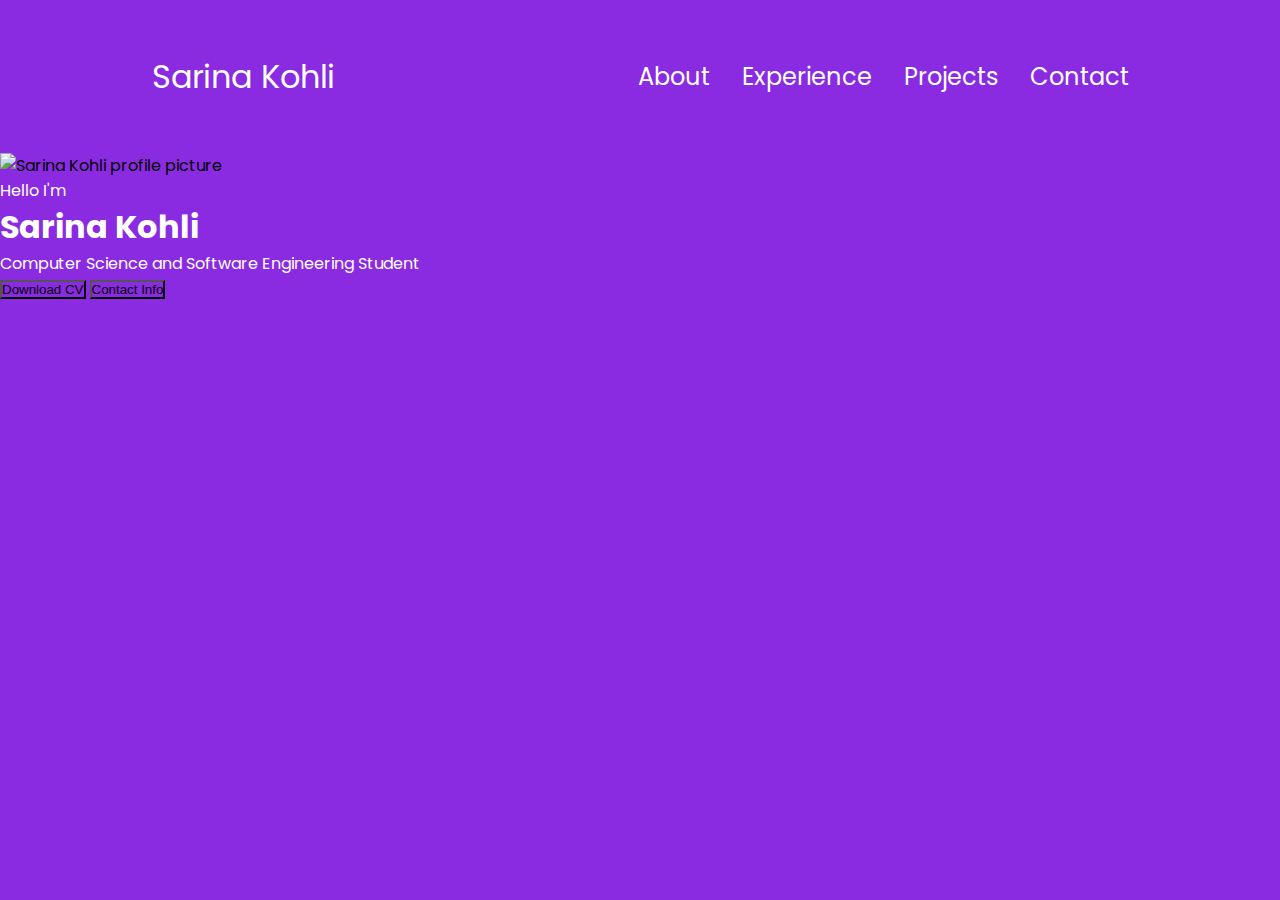
==== htmlPortfolio.html @ 4ad6fe1d "Initial commit" ====
<!DOCTYPE html>
<html lang="en">
<head>
    <meta charset="UTF-8">
    <meta name="viewport" content="width=device-width, initial-scale=1.0">
    <title>Sarina Kohli Portfolio</title>
    <link rel="stylesheet" href="cssPorfolio.css">
    <link rel="stylesheet" href="mediaqueiries.css">
</head>
<body>
    <nav id = "desktop-nav">
        <div class ="logo">Sarina Kohli</div>
        <div>
            <ul class = "nav-links">
                <li><a href="#about">About</a></li>
                <li><a href="#experience">Experience</a></li>
                <li><a href="#projects">Projects</a></li>
                <li><a href="#contacts">Contact</a></li>
            </ul>
        </div>
    </nav>
    <nav id = "hamburger-nav">
        <div class ="logo">Sarina Kohli</div>
        <div class = "hamburger-menu">
            <div class="hamburger-icon" onclick="toggleMenu()">
                <span></span>
                <span></span>
                <span></span>
            </div>
            <div class="menu-links">
                <li><a href="#about"onclick="toggleMenu()">About</a></li>
                <li><a href="#experience"onclick="toggleMenu()">Experience</a></li>
                <li><a href="#projects"onclick="toggleMenu()">Projects</a></li>
                <li><a href="#contact"onclick="toggleMenu()">Contact</a></li>
            </div>
        </div>
    </nav>
    <section id = "profile">
        <div class = "section">
            <img src="./assets/IMG_3383.JPG" alt="Sarina Kohli profile picture">
        </div>
        <div class = "section-text">
            <p class ="section-text__p1">Hello I'm</p>
            <h1 class = "title">Sarina Kohli</h1>
            <p class="section-text__p2">Computer Science and Software Engineering Student</p>
            <div class="btn-container">
                <button class = "btn btn-color-2" onclick = "window.open('./assets/Sarina_Kohli_CV.pdf')">Download CV</button>
                <button class = "btn btn-color-1" onclick = "location.href = './#contact'">Contact Info</button>
            </div>
        </div>
    </section>
    <script src="jsPortfolio.js"></script>
</body>
</html>
---- cssPorfolio.css ----
/* Gen*/


@import url('https://fonts.googleapis.com/css2?family=Poppins:wght@100;300;400;500;600&display=swap');


*
{
    margin: 0;
    padding: 0;
    background-color: blueviolet;
}

body
{
    font-family: "Poppins", sans-serif;
}

html
{
    scroll-behavior: smooth;
}

p
{
    color: rgb(255, 255, 255);
}

h1
{
    color: white;
}

/* Transition */ 

a, .btn
{
    transition: all 300ms ease;
}

/* Desktop Nav*/

nav, .nav-links
{
    display: flex;
}

nav 
{
    justify-content: space-around;
    align-items: center;
    height: 17vh;
}

.nav-links
{
    gap: 2rem;
    list-style: none;
    font-size: 1.5rem;
}

a
{
    color: rgb(255, 255, 255);
    text-decoration: none;
    text-decoration-color: white;

}

a:hover
{
    color: rgb(224, 166, 255);
}

.logo
{
    font-size: 2rem;
    color: white;
}

.logo:hover
{
    cursor: default;
}

/*Hamburger*/

#hamburger-nav
{
    display: none;
}

.hamburger-menu
{
    position: relative;
    display: inline-block;
}

.hamburger-icon
{
    display: flex;
    flex-direction: column;
    justify-content: space-between;
    height: 24px;
    width: 30px;
    cursor: pointer;
}

.hamburger-icon span
{
    width: 100%;
    height: 3px;
    background-color: white;
    transition: all 0.3 ease ease-in-out; 
}

.menu-links
{
    position: absolute;
    top: 100%;
    right: 0;
    background-color: white;
    width: fit-content;
    max-height: 0;
    overflow: hidden;
    transition: all 0.3 ease-in-out;
}

.menu-links a
{
    display: block;
    padding: 10px;
    text-align: center;
    font-size: 1.5rem;
    color: white;
    text-decoration: none;
    transition: all 0.3 ease-in-out;

}

.menu-links li
{
   list-style: none;
}

.menu-links.open
{
    max-height: 300px;
} 

.hamburger-icon.open span:first-child
{
    transform: rotate(45deg) translate(10px, 5px);
}
.hamburger-icon.open span:nth-child(2)
{
    opacity: 0;
}
.hamburger-icon.open span:last-child
{
    transform: rotate(-45deg) translate(10px, -5px);
}

.hamburger-icon span:first-child
{
    transform: none;
    
}
.hamburger-icon span:first-child
{
    opacity: 1;

}
.hamburger-icon span:first-child
{
    transform: none;

}
---- mediaqueiries.css ----
@media screen and (max-width: 1000px)
{
    #desktop-nav
    {
        display: none;
    }
    #hamburger-nav
    {
        display: flex;
    }
}
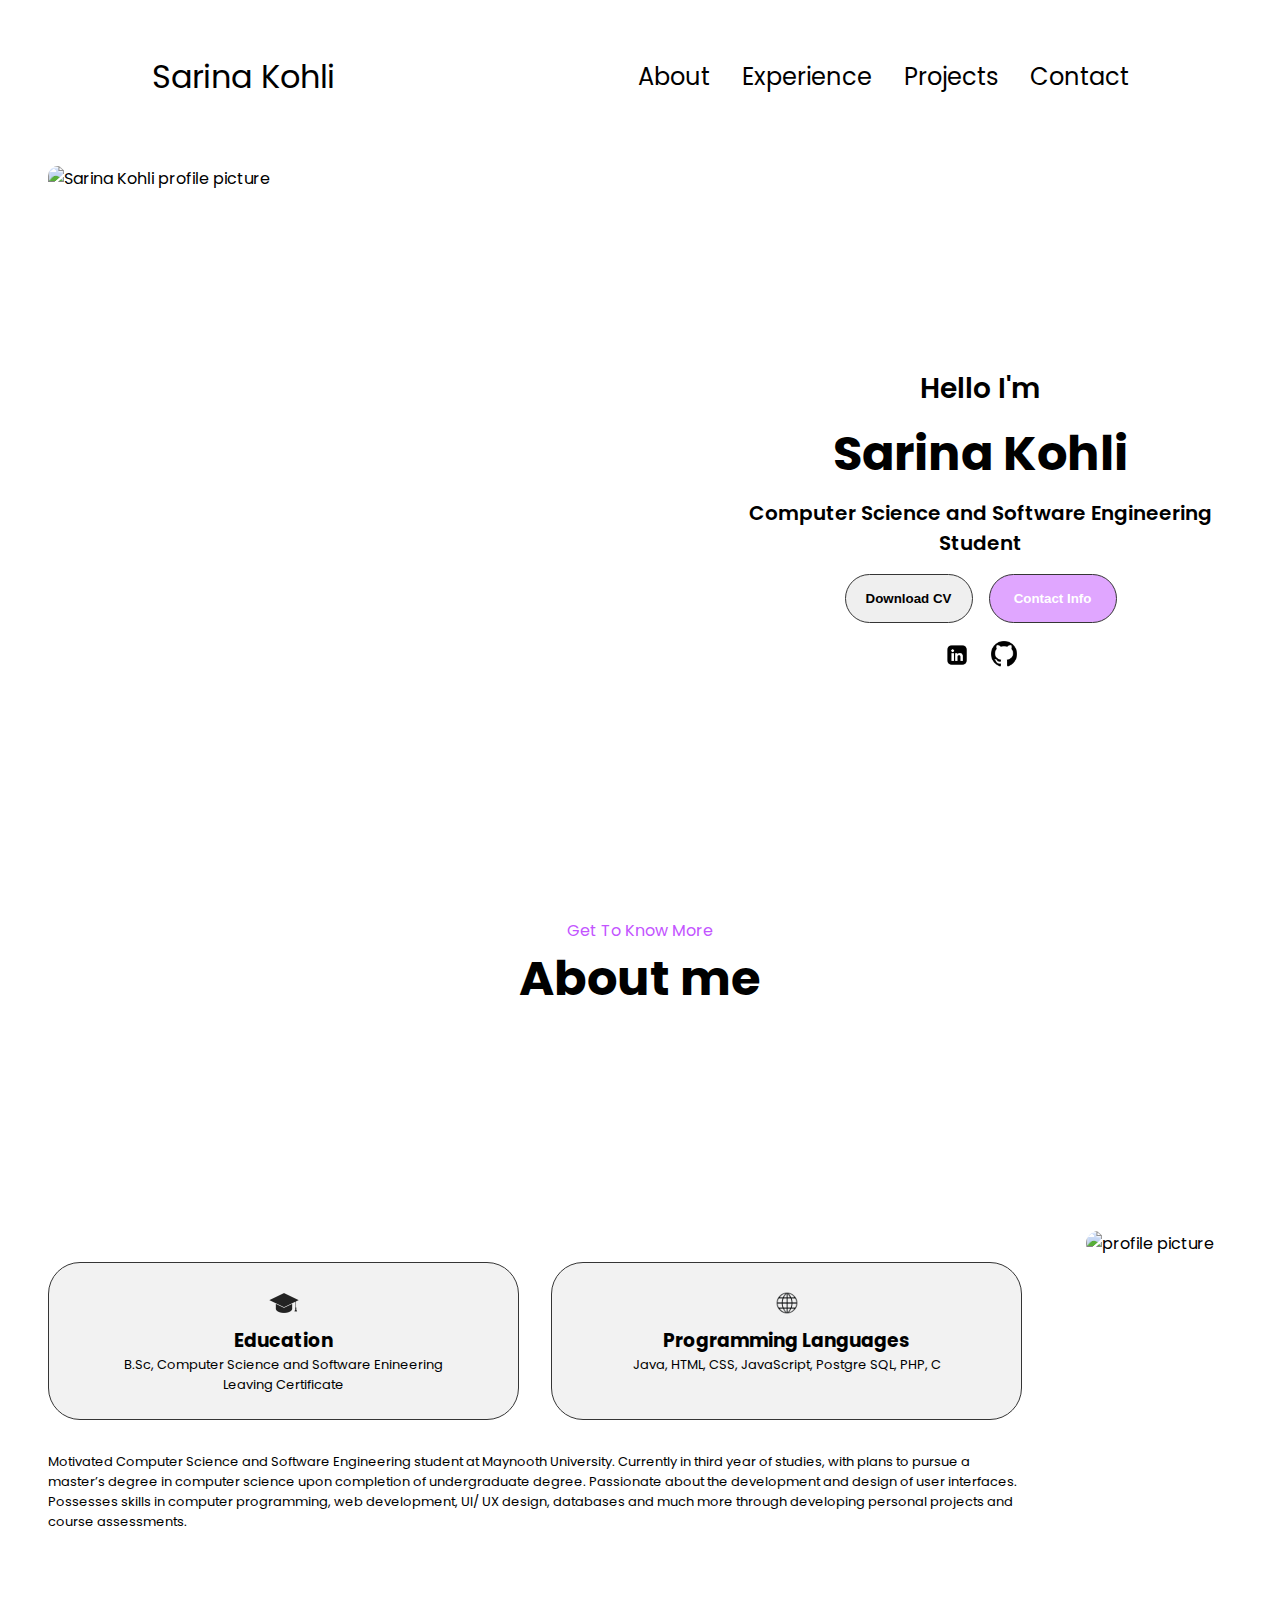
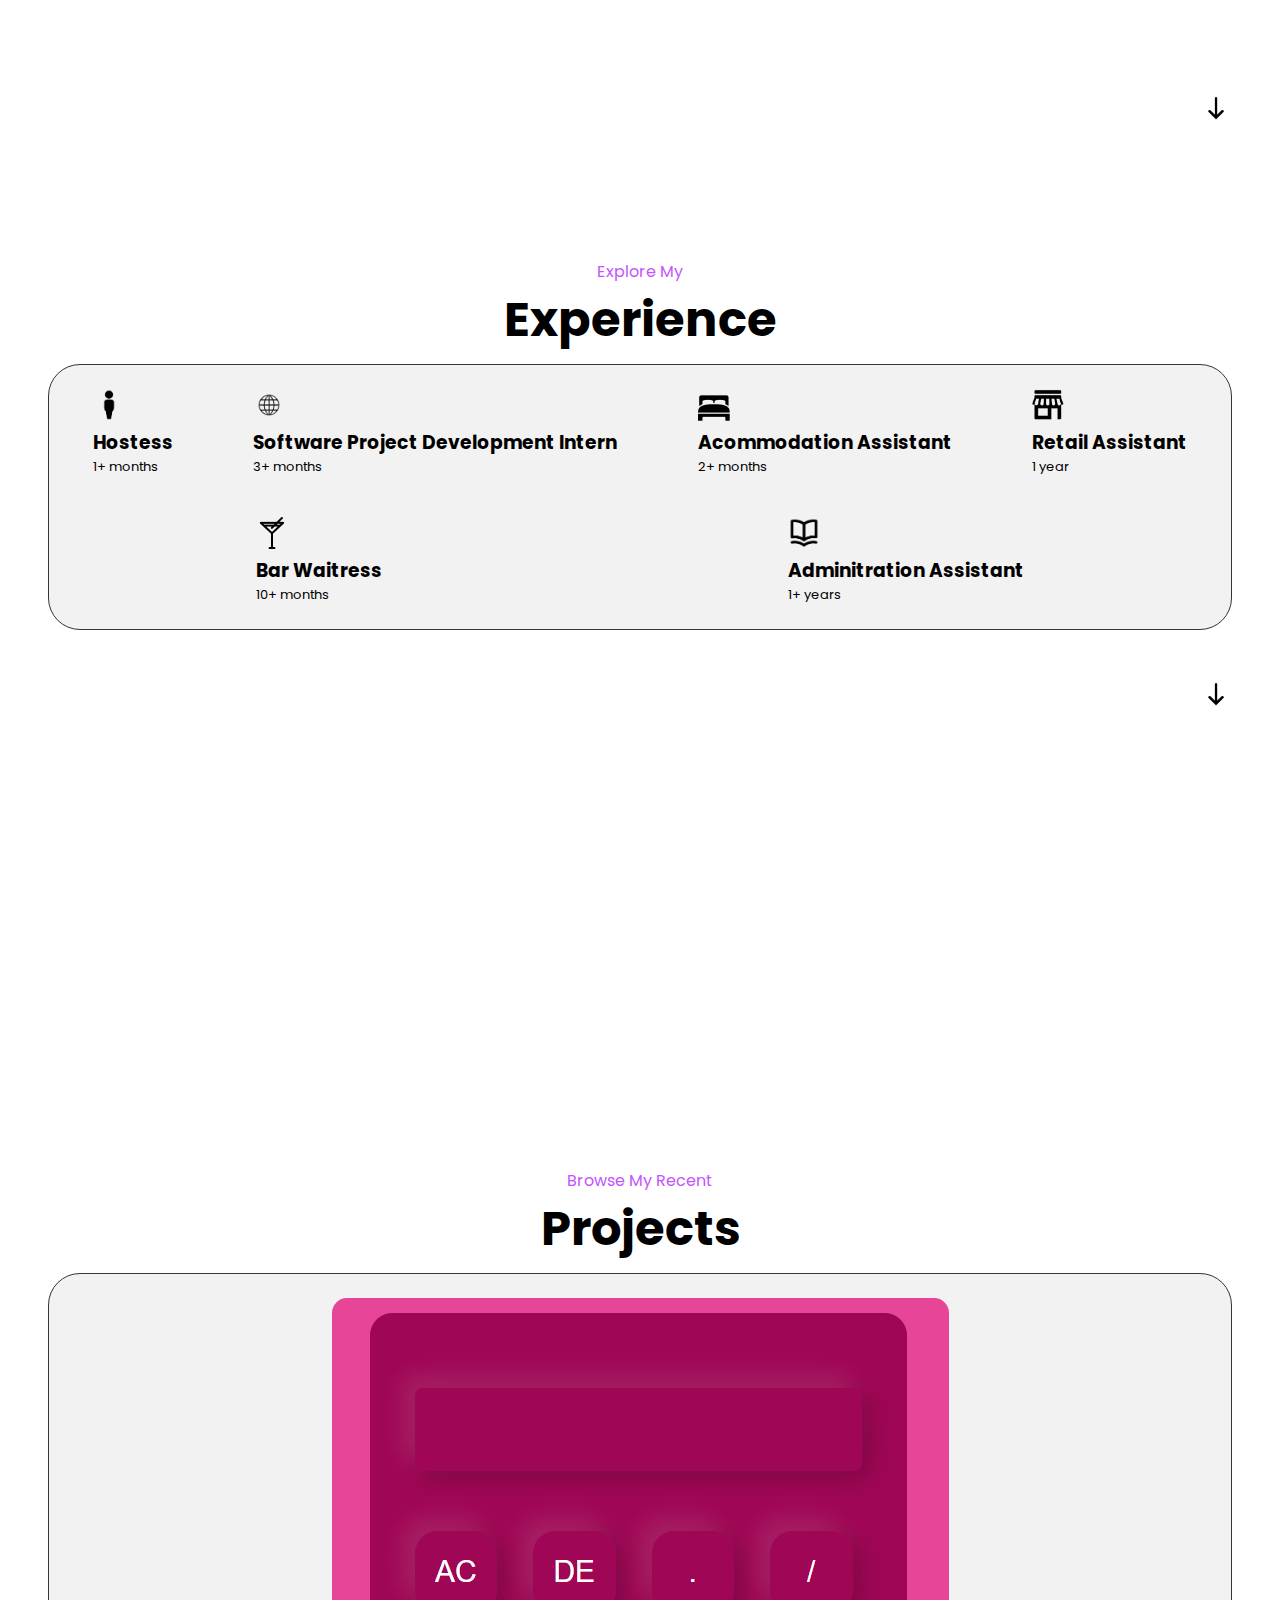
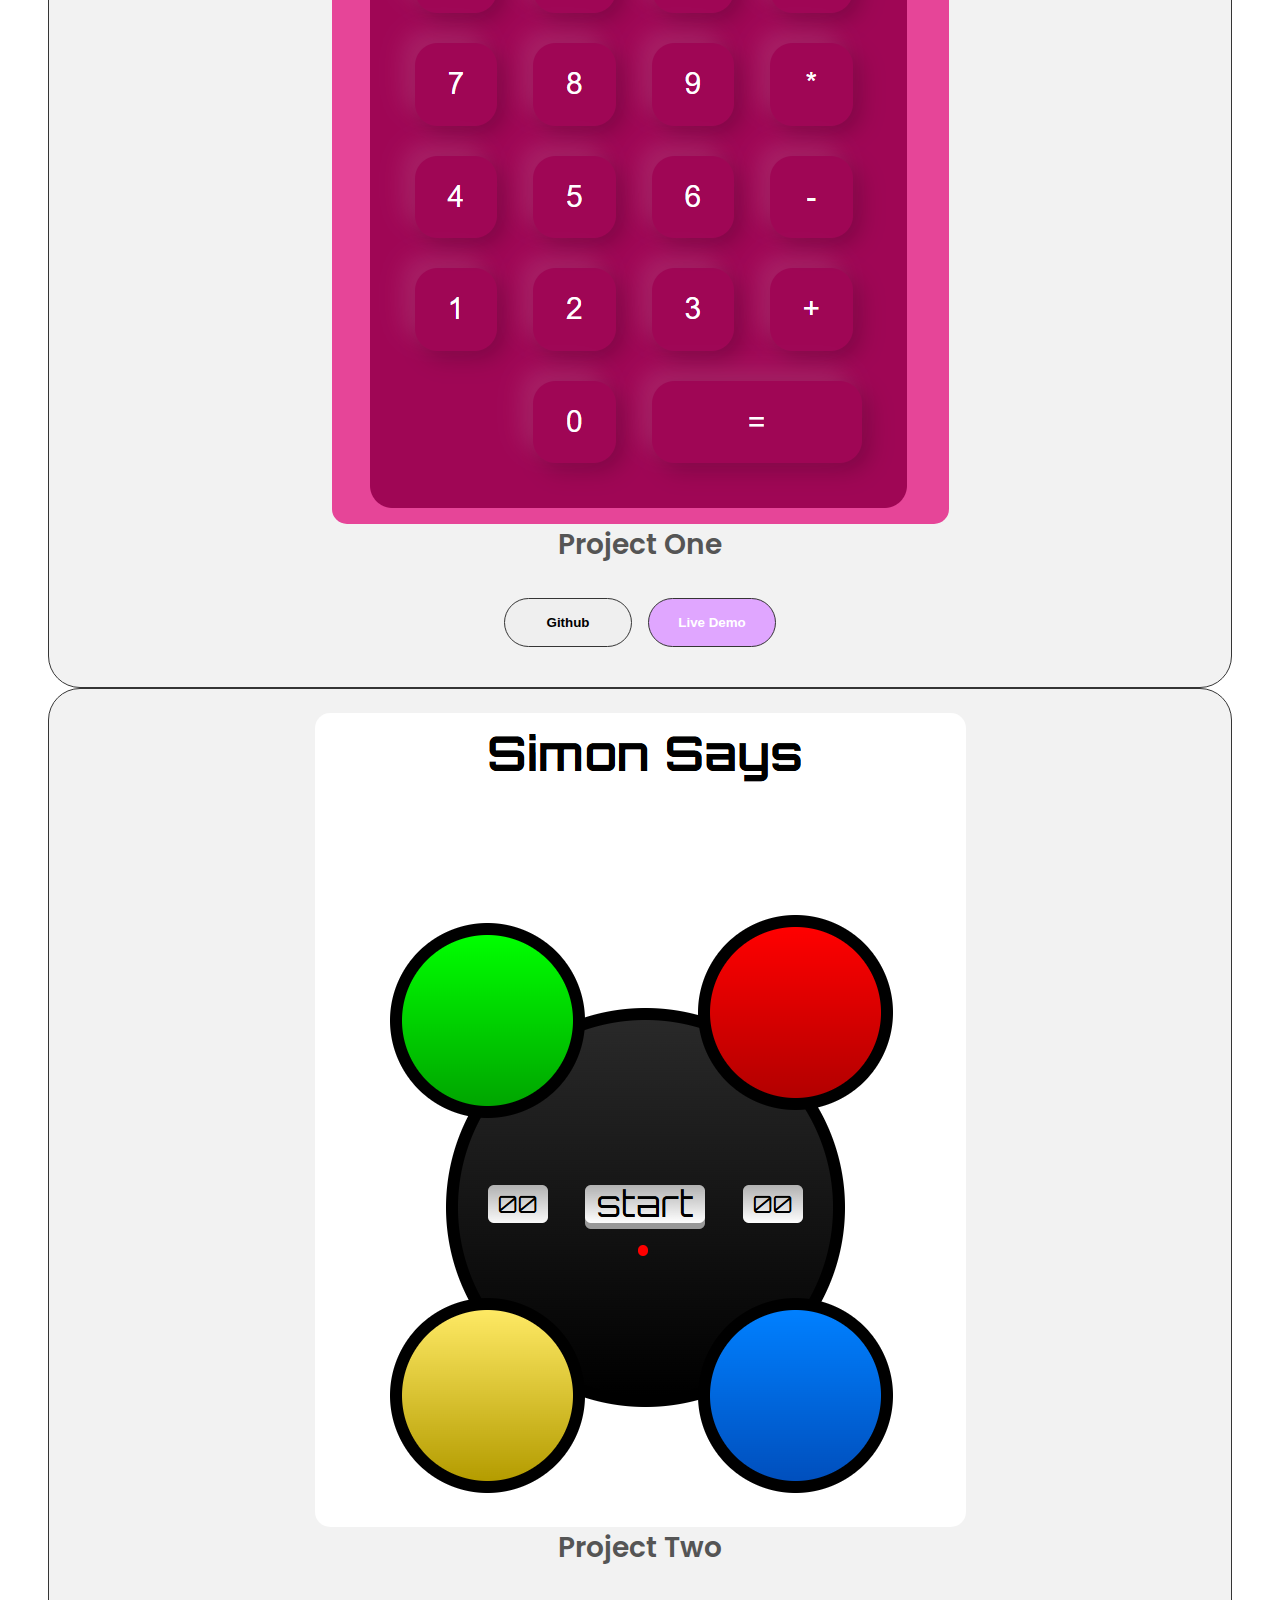
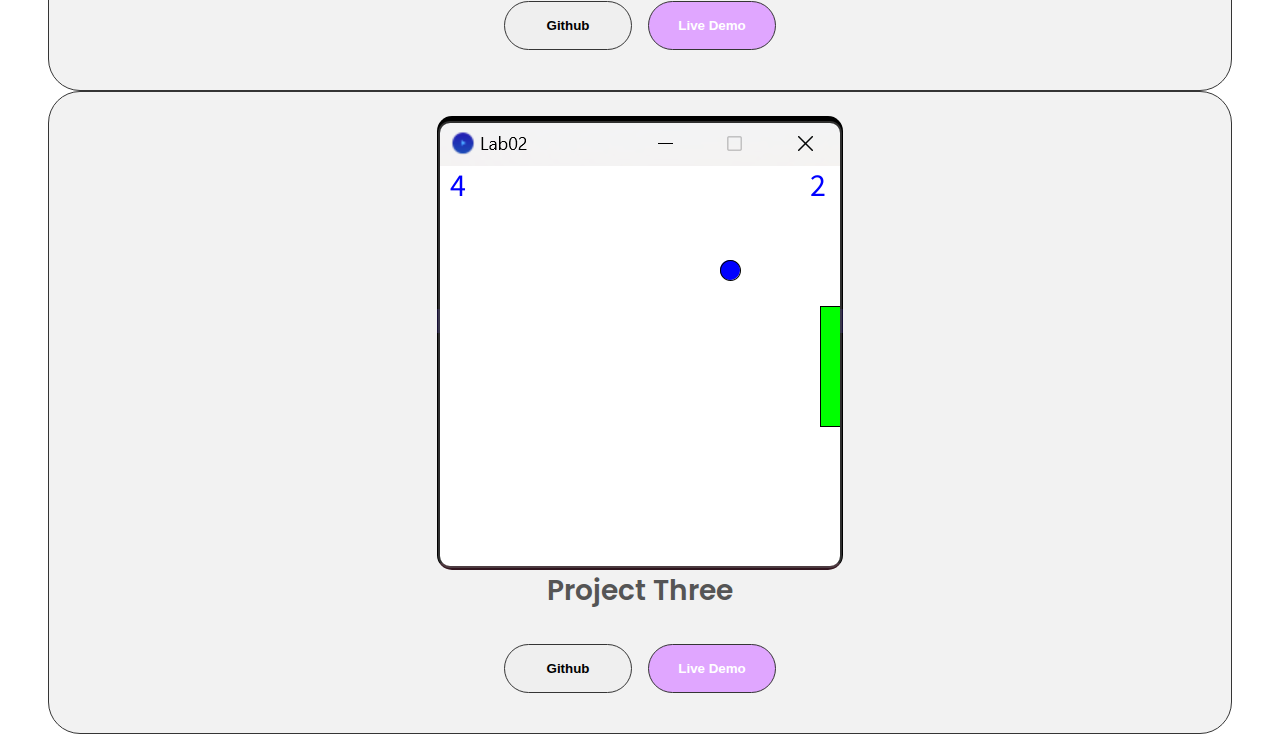
==== commit 524c4b16: "New Sections" ====
--- a/htmlPortfolio.html
+++ b/htmlPortfolio.html
@@ -31,13 +31,13 @@
                 <li><a href="#about"onclick="toggleMenu()">About</a></li>
                 <li><a href="#experience"onclick="toggleMenu()">Experience</a></li>
                 <li><a href="#projects"onclick="toggleMenu()">Projects</a></li>
-                <li><a href="#contact"onclick="toggleMenu()">Contact</a></li>
+                <li><a href="#contacts"onclick="toggleMenu()">Contact</a></li>
             </div>
         </div>
     </nav>
     <section id = "profile">
         <div class = "section">
-            <img src="./assets/IMG_3383.JPG" alt="Sarina Kohli profile picture">
+            <img src="./assets/IMG_3383_trans.png" alt="Sarina Kohli profile picture" style="height: 450px; width: 665px; border-radius: 10px;">
         </div>
         <div class = "section-text">
             <p class ="section-text__p1">Hello I'm</p>
@@ -45,7 +45,155 @@
             <p class="section-text__p2">Computer Science and Software Engineering Student</p>
             <div class="btn-container">
                 <button class = "btn btn-color-2" onclick = "window.open('./assets/Sarina_Kohli_CV.pdf')">Download CV</button>
-                <button class = "btn btn-color-1" onclick = "location.href = './#contact'">Contact Info</button>
+                <button class = "btn btn-color-1" onclick = "location.href = '#contacts'">Contact Info</button>
+            </div>
+            <div id = "socials-container">
+                <img src="./assets/linkedin-logo-linkedin-icon-transparent-free-png.webp" alt="LinkedIn Logo" class="icon" onclick="location.href= 'https://www.linkedin.com/in/sarina-kohli-8a9845199/'">
+                <img src="./assets/github_PNG40.png" alt="GitHub Logo" class="icon" onclick="location.href= 'https://github.com/sarinakohli'">
+            </div>
+        </div>
+    </section>
+    <section id="about">
+        <p class="section-text__p1-1">Get To Know More</p>
+        <h1 class="title">About me</h1>
+        <div class="section-container">
+            <div class="about-details__container">
+                <div class="about-containers">
+                    <div class="details-container">
+                        <img src="./assets/afbbf15d5e82a1c4fb5a55c4eacf3003-graduation-cap-icon-by-vexels.webp" alt="education icon" class="icon">
+                        <h3>Education</h3>
+                        <p>
+                            B.Sc, Computer Science and Software Enineering
+                            <br>Leaving Certificate
+                        </p>
+                    </div>
+                    <div class="details-container">
+                        <img src="./assets/world-wide-web-icon-15.png" alt="prog lang icon" class="icon">
+                        <h3>Programming Languages</h3>
+                        <p class="pl">
+                            Java, HTML, CSS, JavaScript, Postgre SQL, PHP, C
+                        </p>
+                    </div>
+                </div>
+                <div class="text-container">
+                    <p> Motivated Computer Science and Software Engineering student at Maynooth University. 
+                        Currently in third year of studies, with plans to pursue a master’s degree in computer science upon completion of undergraduate degree.
+                        Passionate about the development and design of user interfaces. 
+                        Possesses skills in computer programming, web development, UI/ UX design, databases and much more through developing personal projects and course 
+                        assessments.  
+                    </p>
+                </div>
+            </div>
+            <div class="section-pic__container">
+                <img src="./assets/IMG_3302.JPG" alt="profile picture" class="about-pic" style="height: 300px; width: 450px;">
+            </div>
+        </div>
+        <div class ="arrow1">
+            <img src="assets/R.png" alt="arrow icon" class="icon" onclick="location.href='#experience'">
+        </div>
+    </section>
+    <section id="experience">
+        <p class="section-text__p1-1">Explore My</p>
+        <h1 class="title">Experience</h1>
+        <div class="experience-details-container">
+            <div class="about-container">
+                <div class="details-experience__container">
+                    <div class="article-container">
+                            <article>
+                                <img src="assets/individual-1.png" alt="hostess icon" class="icon">
+                                <div>
+                                    <h3>Hostess</h3>
+                                    <p>1+ months</p>
+                                </div>
+                            </article>
+                            <article>
+                                <img src="assets/world-wide-web-icon-15.png" alt="Intern icon" class="icon">
+                                <div>
+                                     <h3>Software Project Development Intern</h3>
+                                    <p>3+ months</p>
+                                </div>
+                            </article>
+                            <article>
+                                <img src="assets/bed.png" alt="accomodation icon" class="icon">
+                                <div>
+                                    <h3>Acommodation Assistant</h3>
+                                    <p>2+ months</p>
+                                </div>
+                            </article>
+                            <article>
+                                <img src="assets/shop.png" alt="retail icon" class="icon">
+                                <div>
+                                    <h3>Retail Assistant</h3>
+                                    <p>1 year</p>
+                                </div>
+                            </article>
+                            <article>
+                                <img src="assets/511812.png" alt="bar icon" class="icon">
+                                <div>
+                                    <h3>Bar Waitress</h3>
+                                    <p>10+ months</p>
+                                </div>
+                            </article>
+                            <article>
+                                <img src="assets/image_processing20210616-28547-12sll0u.png" alt="book icon" class="icon">
+                                <div>
+                                    <h3>Adminitration Assistant</h3>
+                                    <p>1+ years</p>
+                                </div>
+                            </article>
+                    </div>
+                </div>
+            </div>
+        </div>
+        <div class ="arrow2">
+            <img src="assets/R.png" alt="arrow icon" class="icon" onclick="location.href='#projects'">
+        </div>
+    </section>
+    <section id="projects">
+        <p class="section-text__p1-1">Browse My Recent</p>
+        <h1 class="title">Projects</h1>
+        <div class="experience-details-container">
+            <div class="details-container color-container">
+                <div class="article-container">
+                    <img src="assets/project1.png" alt="project 1" class="project1">
+                </div>
+                <h2 class="experience-sub-title project-title">Project One</h2>
+                <div class="btn-container">
+                    <button class="btn btn-color-2 project-btn" onclick="location.href='https://github.com/sarinakohli'">
+                        Github
+                    </button>
+                    <button class="btn btn-color-1 project-btn" onclick="location.href='c:\Users\user\Documents\2nd Year\CS230\assignment-02-22537403\assignment-02-22537403.html'">
+                        Live Demo
+                    </button>
+                </div>
+            </div>
+            <div class="details-container color-container">
+                <div class="article-container">
+                    <img src="assets/project2.png" alt="project 2" class="project1">
+                </div>
+                <h2 class="experience-sub-title project-title">Project Two</h2>
+                <div class="btn-container">
+                    <button class="btn btn-color-2 project-btn" onclick="location.href='https://github.com/sarinakohli'">
+                        Github
+                    </button>
+                    <button class="btn btn-color-1 project-btn" onclick="location.href='c:\Users\user\Documents\2nd Year\CS230\assignment-02-22537403\assignment-02-22537403.html'">
+                        Live Demo
+                    </button>
+                </div>
+            </div>
+            <div class="details-container color-container"> 
+                <div class="article-container">
+                    <img src="assets/project3.png" alt="project 3" class="project1">
+                </div>
+                <h2 class="experience-sub-title project-title">Project Three</h2>
+                <div class="btn-container">
+                    <button class="btn btn-color-2 project-btn" onclick="location.href='https://github.com/sarinakohli'">
+                        Github
+                    </button>
+                    <button class="btn btn-color-1 project-btn" onclick="location.href='c:\Users\user\Documents\2nd Year\CS230\assignment-02-22537403\assignment-02-22537403.html'">
+                        Live Demo
+                    </button>
+                </div>
             </div>
         </div>
     </section>
--- a/cssPorfolio.css
+++ b/cssPorfolio.css
@@ -8,7 +8,6 @@
 {
     margin: 0;
     padding: 0;
-    background-color: blueviolet;
 }
 
 body
@@ -23,12 +22,13 @@
 
 p
 {
-    color: rgb(255, 255, 255);
+    font-size: small;
+    color: black;
 }
 
 h1
 {
-    color: white;
+    color: black;
 }
 
 /* Transition */ 
@@ -61,21 +61,21 @@
 
 a
 {
-    color: rgb(255, 255, 255);
+    color: black;
     text-decoration: none;
-    text-decoration-color: white;
+    text-decoration-color: black;
 
 }
 
 a:hover
 {
-    color: rgb(224, 166, 255);
+    color:  rgb(195, 84, 255);
 }
 
 .logo
 {
     font-size: 2rem;
-    color: white;
+    color: black;
 }
 
 .logo:hover
@@ -104,14 +104,15 @@
     height: 24px;
     width: 30px;
     cursor: pointer;
+    color: black;
 }
 
 .hamburger-icon span
 {
     width: 100%;
     height: 3px;
-    background-color: white;
     transition: all 0.3 ease ease-in-out; 
+    background-color: black;
 }
 
 .menu-links
@@ -132,7 +133,7 @@
     padding: 10px;
     text-align: center;
     font-size: 1.5rem;
-    color: white;
+    color: black;
     text-decoration: none;
     transition: all 0.3 ease-in-out;
 
@@ -175,4 +176,270 @@
 {
     transform: none;
 
+}
+
+/* Section */
+
+section
+{
+    padding-top: 1%;
+    height: 95vh;
+    margin: 0 3rem;
+    box-sizing: border-box;
+    min-height: fit-content;
+}
+
+.section-container
+{
+    display: flex;
+}
+
+/* Profile Section */
+
+#profile
+{
+    display: flex;
+    justify-content: center;
+    gap:1rem;
+    height: 80vh;
+}
+
+.section
+{
+    display: flex;
+    height: 450px;
+    width: 665px;
+    justify-content: left;
+}
+
+.section-text
+{
+    align-self: center;
+    text-align: center;
+}
+
+.section-text p
+{
+    font-weight: 600;
+}
+
+.section-text__p1
+{
+    text-align: center;
+}
+.section-text__p1
+{
+    font-size: 1.75rem;
+    margin-bottom: 0.5rem;
+}
+.section-text__p2
+{
+    font-size: 1.25rem;
+    margin-bottom: 1rem;
+}
+
+.title
+{
+    font-size: 3rem;
+    text-align: center;
+    margin-bottom: 0.5rem; 
+}
+
+#socials-container
+{
+    display: flex;
+    justify-content: center;
+    margin-top: 1rem;
+    gap: 1rem;
+}
+
+/* Icons */
+
+.icon
+{
+    cursor: pointer;
+    height: 2rem;
+}
+
+/* Buttons */
+
+.btn-container
+{
+    display: flex;
+    justify-content: center;
+    margin-bottom: 1rem;
+    gap: 1rem;
+}
+
+.btn
+{
+    font-weight: 600;
+    transition: all 300ms ease;
+    padding: 1rem;
+    width: 8rem;
+    border-radius: 2rem;
+}
+
+.btn-color-2
+{
+    border: rgb(53,53,53) 0.1rem solid;
+}
+
+.btn-color-1
+{
+    background-color: rgb(224, 166, 255);
+    color: white;
+    border: rgb(53,53,53) 0.1rem solid;
+}
+.btn-color-1:hover
+{
+    background-color: rgb(195, 84, 255);
+    cursor: pointer;
+}
+
+.btn-color-2:hover
+{
+    background-color: rgb(224, 166, 255);
+    color: white;
+    cursor: pointer;
+}
+
+/* About */
+
+#about
+{
+    position: relative;
+    height: 101vh;
+    margin-top: 2rem;
+}
+
+.about-containers
+{
+    gap: 2rem;
+    margin-bottom: 2rem;
+    margin-top: 2rem;
+}
+
+.about-details__container
+{
+    justify-content: center;
+    flex-direction: column;
+}
+
+.about-containers, .about-details__container
+{
+    display: flex;
+}
+
+.about-pic
+{
+    border-radius: 15px;
+}
+
+.arrow1
+{
+    display: flex;
+    justify-content: right; 
+    margin-top: -3rem;
+}
+
+.details-container
+{
+    padding: 1.5rem;
+    flex: 1;
+    border-radius: 2rem;
+    border: rgb(53,53,53) 0.1rem solid;
+    background:  rgb(242, 242, 242);
+    text-align: center;
+}
+
+.section-container
+{
+    gap: 4rem;
+    height: 80%;
+    display: flex;
+}
+
+.section-text__p1-1
+{
+    font-size:medium;
+    text-align: center;
+    color: rgb(195, 84, 255);
+}
+
+.section-pic__container
+{
+    height: 300px;
+    width: 450px;
+    margin: auto 0;
+}
+
+/* Eperience */
+.details-experience__container
+{
+    padding: 1.5rem;
+    flex: 1;
+    border-radius: 2rem;
+    border: rgb(53,53,53) 0.1rem solid;
+    background:  rgb(242, 242, 242);
+    text-align: left;
+}
+
+#experience
+{
+    position: relative;
+    height: 101vh;
+    margin-top: 2rem;
+}
+
+.experience-details-container
+{
+    display: flex;
+    justify-content: center;
+    flex-direction: column;
+}
+
+.article-container
+{
+    display: flex;
+    text-align: initial;
+    flex-wrap: wrap;
+    flex-direction: row;
+    gap: 2.5rem;
+    justify-content: space-around;
+}
+
+.article 
+{
+    display: flex;
+    width: 10rem;
+    justify-content: space-around;
+    gap: 0.5rem;
+}
+
+article .icon
+{
+    cursor: default;
+}
+
+.arrow2
+{
+    display: flex;
+    justify-content: right; 
+    margin-top: 3rem;
+}
+
+/* Projects */
+
+.experience-sub-title
+{
+    color: rgb(85,85,85);
+    font-weight: 600;
+    font-size: 1.75rem;
+    margin-bottom: 2rem;
+}
+
+.project1
+{
+    border-radius: 15px;
 }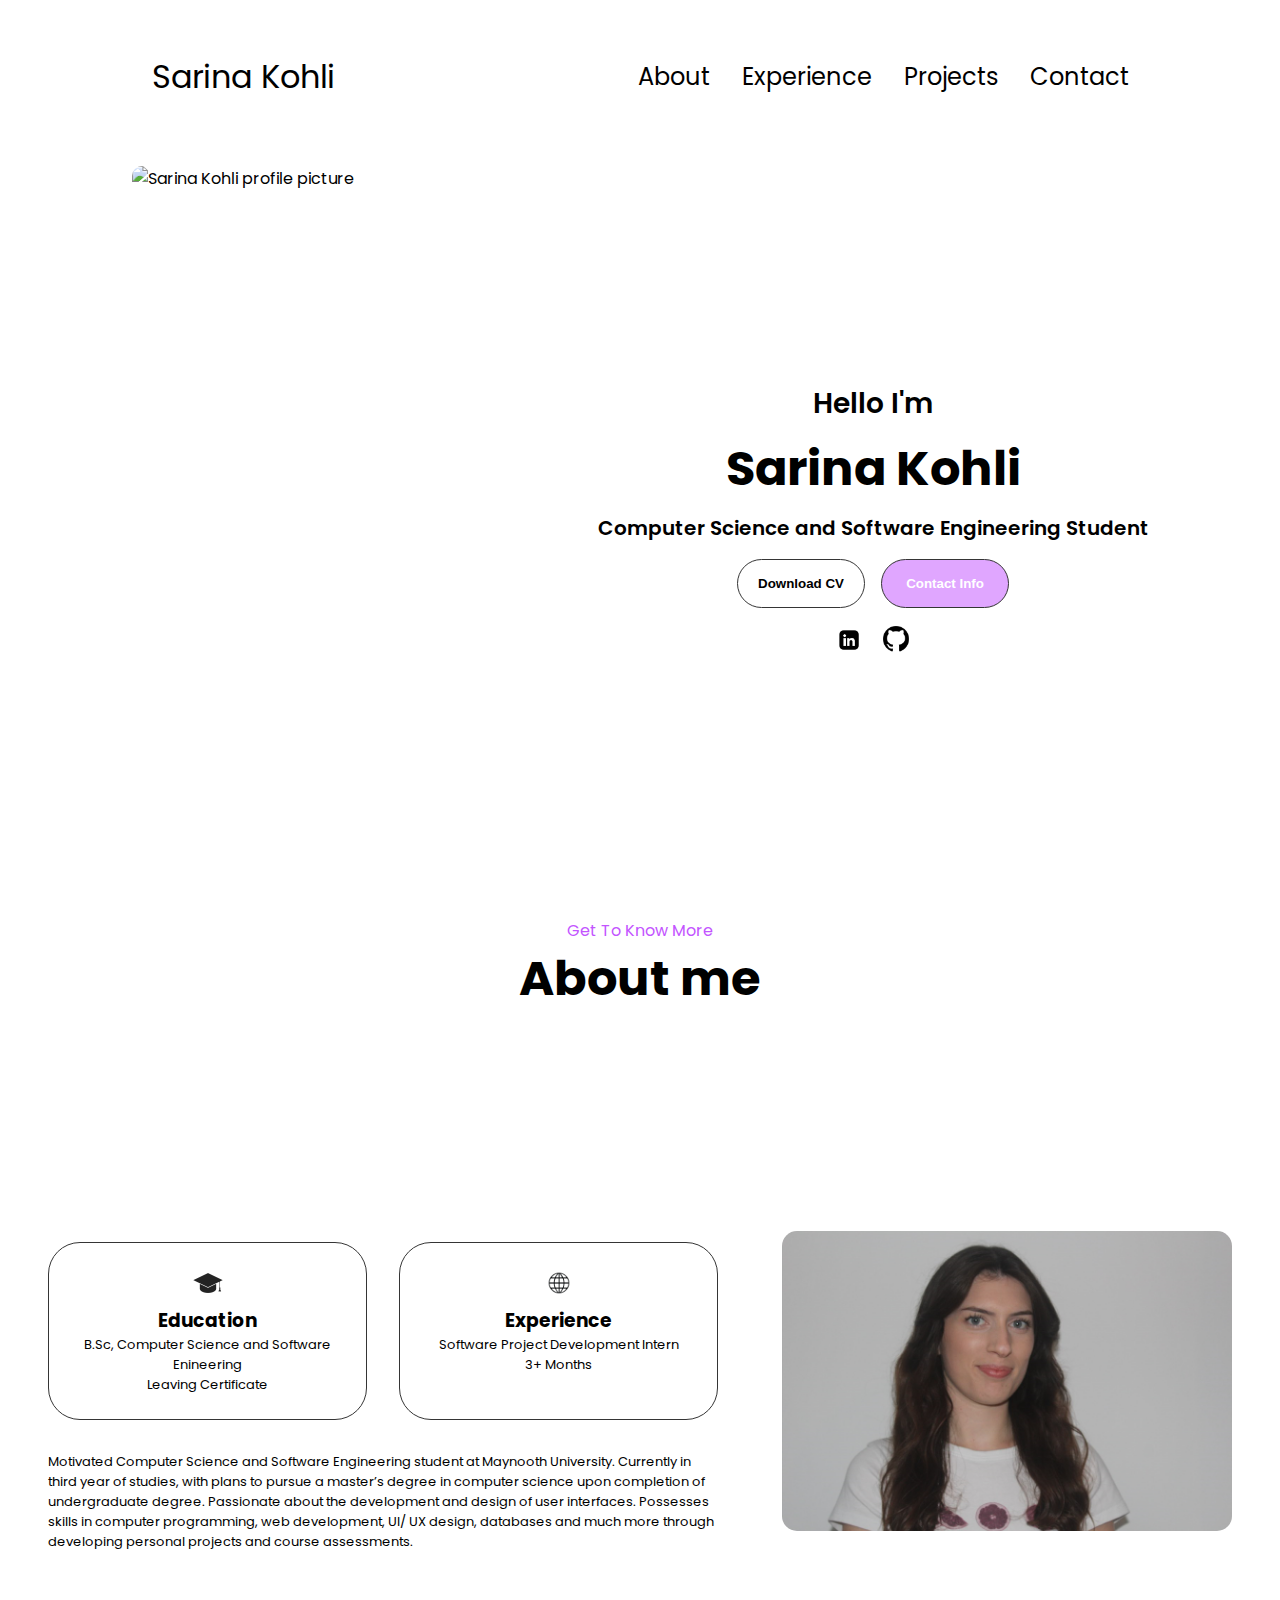
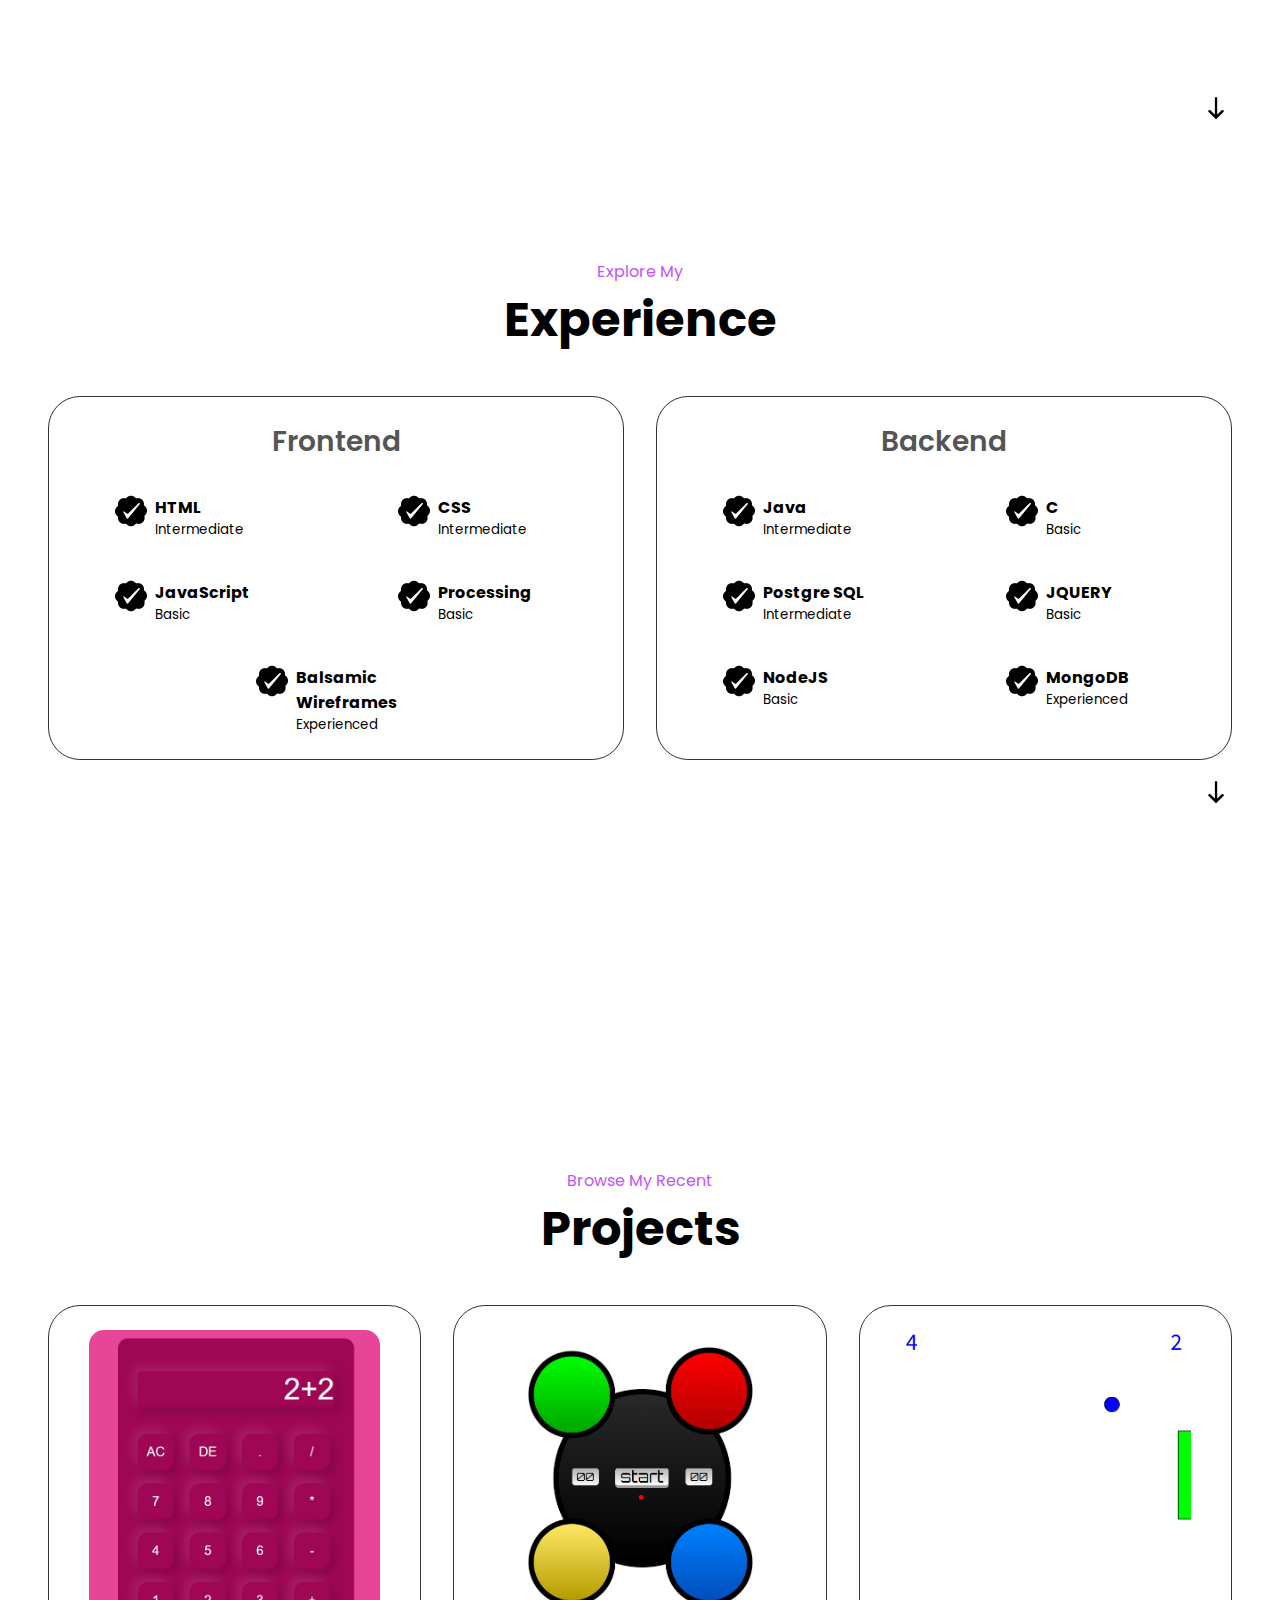
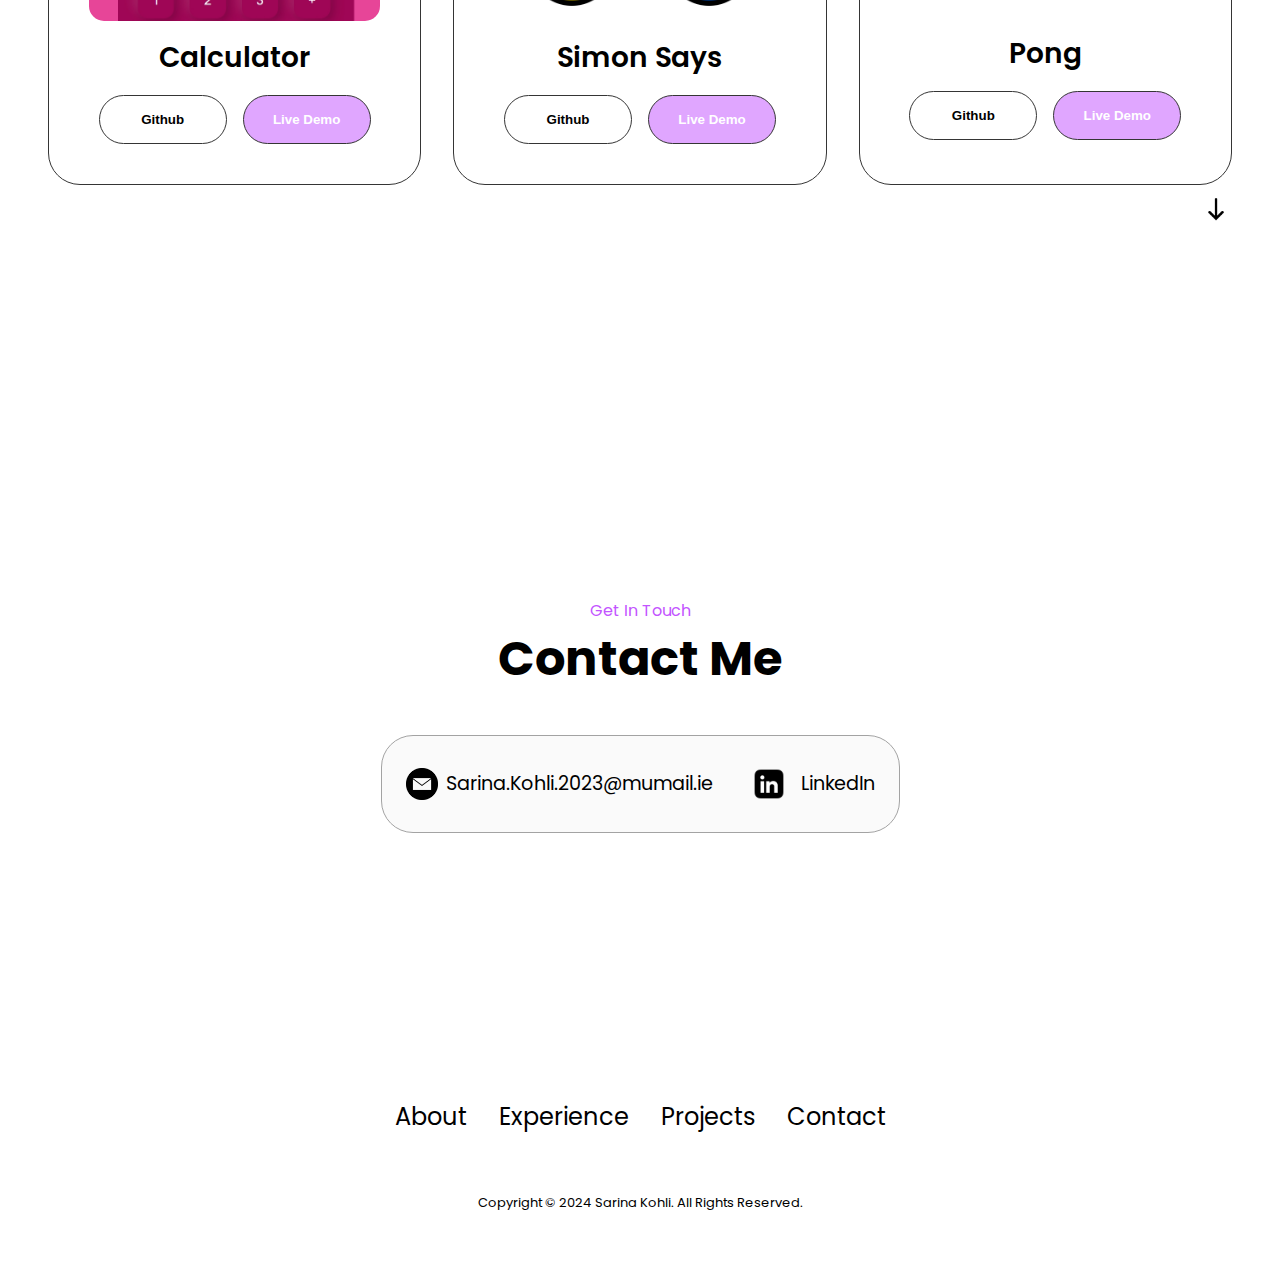
==== commit 03427ee6: "New changes" ====
--- a/htmlPortfolio.html
+++ b/htmlPortfolio.html
@@ -37,7 +37,7 @@
     </nav>
     <section id = "profile">
         <div class = "section">
-            <img src="./assets/IMG_3383_trans.png" alt="Sarina Kohli profile picture" style="height: 450px; width: 665px; border-radius: 10px;">
+            <img src="./assets/IMG_3383_trans.png" alt="Sarina Kohli profile picture" class="ppic">
         </div>
         <div class = "section-text">
             <p class ="section-text__p1">Hello I'm</p>
@@ -69,9 +69,9 @@
                     </div>
                     <div class="details-container">
                         <img src="./assets/world-wide-web-icon-15.png" alt="prog lang icon" class="icon">
-                        <h3>Programming Languages</h3>
-                        <p class="pl">
-                            Java, HTML, CSS, JavaScript, Postgre SQL, PHP, C
+                        <h3>Experience</h3>
+                        <p>
+                            Software Project Development Intern <br> 3+ Months
                         </p>
                     </div>
                 </div>
@@ -85,7 +85,7 @@
                 </div>
             </div>
             <div class="section-pic__container">
-                <img src="./assets/IMG_3302.JPG" alt="profile picture" class="about-pic" style="height: 300px; width: 450px;">
+                <img src="./assets/me.png" alt="profile picture" class="about-pic">
             </div>
         </div>
         <div class ="arrow1">
@@ -96,51 +96,92 @@
         <p class="section-text__p1-1">Explore My</p>
         <h1 class="title">Experience</h1>
         <div class="experience-details-container">
-            <div class="about-container">
+            <div class="about-containers">
                 <div class="details-experience__container">
-                    <div class="article-container">
-                            <article>
-                                <img src="assets/individual-1.png" alt="hostess icon" class="icon">
-                                <div>
-                                    <h3>Hostess</h3>
-                                    <p>1+ months</p>
-                                </div>
-                            </article>
-                            <article>
-                                <img src="assets/world-wide-web-icon-15.png" alt="Intern icon" class="icon">
-                                <div>
-                                     <h3>Software Project Development Intern</h3>
-                                    <p>3+ months</p>
-                                </div>
-                            </article>
-                            <article>
-                                <img src="assets/bed.png" alt="accomodation icon" class="icon">
-                                <div>
-                                    <h3>Acommodation Assistant</h3>
-                                    <p>2+ months</p>
-                                </div>
-                            </article>
-                            <article>
-                                <img src="assets/shop.png" alt="retail icon" class="icon">
-                                <div>
-                                    <h3>Retail Assistant</h3>
-                                    <p>1 year</p>
-                                </div>
-                            </article>
-                            <article>
-                                <img src="assets/511812.png" alt="bar icon" class="icon">
-                                <div>
-                                    <h3>Bar Waitress</h3>
-                                    <p>10+ months</p>
-                                </div>
-                            </article>
-                            <article>
-                                <img src="assets/image_processing20210616-28547-12sll0u.png" alt="book icon" class="icon">
-                                <div>
-                                    <h3>Adminitration Assistant</h3>
-                                    <p>1+ years</p>
-                                </div>
-                            </article>
+                    <div class="experience-sub-title">Frontend</div>
+                    <div class="article-container">
+                        <article>
+                            <img src="assets/check.png" alt="check icon" class="icon">
+                            <div class="experience-text">
+                                <h3>HTML</h3>
+                                <p>Intermediate</p>
+                            </div>
+                        </article>
+                        <article>
+                            <img src="assets/check.png" alt="check icon" class="icon">
+                            <div class="experience-text">
+                                <h3>CSS</h3>
+                                <p>Intermediate</p>
+                            </div>
+                        </article>
+                        <article>
+                            <img src="assets/check.png" alt="check icon" class="icon">
+                            <div class="experience-text">
+                                <h3>JavaScript</h3>
+                                <p>Basic</p>
+                            </div>
+                        </article>
+                        <article>
+                            <img src="assets/check.png" alt="check icon" class="icon">
+                            <div class="experience-text">
+                                <h3>Processing</h3>
+                                <p>Basic</p>
+                            </div>
+                        </article>
+                        <article>
+                            <img src="assets/check.png" alt="check icon" class="icon">
+                            <div class="experience-text">
+                                <h3>Balsamic Wireframes</h3>
+                                <p>Experienced</p>
+                            </div>
+                        </article>
+                    </div>
+                </div>
+                <div class="details-experience__container">
+                    <div class="experience-sub-title">Backend</div>
+                    <div class="article-container">
+                        <article>
+                            <img src="assets/check.png" alt="check icon" class="icon">
+                            <div class="experience-text">
+                                 <h3>Java</h3>
+                                <p>Intermediate</p>
+                            </div>
+                        </article>
+                        <article>
+                            <img src="assets/check.png" alt="check icon" class="icon">
+                            <div class="experience-text">
+                                <h3>C</h3>
+                                <p>Basic</p>
+                            </div>
+                        </article>
+                        <article>
+                            <img src="assets/check.png" alt="check icon" class="icon">
+                            <div class="experience-text">
+                                <h3>Postgre SQL</h3>
+                                <p>Intermediate</p>
+                            </div>
+                        </article>
+                        <article>
+                            <img src="assets/check.png" alt="check icon" class="icon">
+                            <div class="experience-text">
+                                <h3>JQUERY</h3>
+                                <p>Basic</p>
+                            </div>
+                        </article>
+                        <article>
+                            <img src="assets/check.png" alt="check icon" class="icon">
+                            <div class="experience-text">
+                                <h3>NodeJS</h3>
+                                <p>Basic</p>
+                            </div>
+                        </article>
+                        <article>
+                            <img src="assets/check.png" alt="check icon" class="icon">
+                            <div class="experience-text">
+                                    <h3>MongoDB</h3>
+                                    <p>Experienced</p>
+                            </div>
+                        </article>
                     </div>
                 </div>
             </div>
@@ -153,50 +194,82 @@
         <p class="section-text__p1-1">Browse My Recent</p>
         <h1 class="title">Projects</h1>
         <div class="experience-details-container">
-            <div class="details-container color-container">
-                <div class="article-container">
-                    <img src="assets/project1.png" alt="project 1" class="project1">
-                </div>
-                <h2 class="experience-sub-title project-title">Project One</h2>
-                <div class="btn-container">
-                    <button class="btn btn-color-2 project-btn" onclick="location.href='https://github.com/sarinakohli'">
-                        Github
-                    </button>
-                    <button class="btn btn-color-1 project-btn" onclick="location.href='c:\Users\user\Documents\2nd Year\CS230\assignment-02-22537403\assignment-02-22537403.html'">
-                        Live Demo
-                    </button>
-                </div>
-            </div>
-            <div class="details-container color-container">
-                <div class="article-container">
-                    <img src="assets/project2.png" alt="project 2" class="project1">
-                </div>
-                <h2 class="experience-sub-title project-title">Project Two</h2>
-                <div class="btn-container">
-                    <button class="btn btn-color-2 project-btn" onclick="location.href='https://github.com/sarinakohli'">
-                        Github
-                    </button>
-                    <button class="btn btn-color-1 project-btn" onclick="location.href='c:\Users\user\Documents\2nd Year\CS230\assignment-02-22537403\assignment-02-22537403.html'">
-                        Live Demo
-                    </button>
-                </div>
-            </div>
-            <div class="details-container color-container"> 
-                <div class="article-container">
-                    <img src="assets/project3.png" alt="project 3" class="project1">
-                </div>
-                <h2 class="experience-sub-title project-title">Project Three</h2>
-                <div class="btn-container">
-                    <button class="btn btn-color-2 project-btn" onclick="location.href='https://github.com/sarinakohli'">
-                        Github
-                    </button>
-                    <button class="btn btn-color-1 project-btn" onclick="location.href='c:\Users\user\Documents\2nd Year\CS230\assignment-02-22537403\assignment-02-22537403.html'">
-                        Live Demo
-                    </button>
-                </div>
-            </div>
-        </div>
-    </section>
+            <div class="about-containers">
+                <div class="details-container color-container">
+                    <div class="article-container">
+                        <img src="assets/project1.png" alt="project 1" class="project1">
+                    </div>
+                    <h2 class="experience-sub-title project-title">Calculator</h2>
+                    <div class="btn-container">
+                        <button class="btn btn-color-2 project-btn" onclick="location.href='https://github.com/sarinakohli'">
+                            Github
+                        </button>
+                        <button class="btn btn-color-1 project-btn" onclick = "window.open('./assets/FrontendCalculator.zip')">
+                            Live Demo
+                        </button>
+                    </div>
+                </div>
+                <div class="details-container color-container">
+                    <div class="article-container">
+                        <img src="assets/project2.png" alt="project 2" class="project1">
+                    </div>
+                    <h2 class="experience-sub-title project-title">Simon Says</h2>
+                    <div class="btn-container">
+                        <button class="btn btn-color-2 project-btn" onclick="location.href='https://github.com/sarinakohli'">
+                            Github
+                        </button>
+                        <button class="btn btn-color-1 project-btn" onclick = "window.open('./assets/assignment-02-22537403.zip')">
+                            Live Demo
+                        </button>
+                    </div>
+                </div>
+                <div class="details-container color-container"> 
+                    <div class="article-container">
+                        <img src="assets/project3.png" alt="project 3" class="project1">
+                    </div>
+                    <h2 class="experience-sub-title project-title">Pong</h2>
+                    <div class="btn-container">
+                        <button class="btn btn-color-2 project-btn" onclick="location.href='https://github.com/sarinakohli'">
+                            Github
+                        </button>
+                        <button class="btn btn-color-1 project-btn" onclick = "window.open('./assets/Lab04.pde')">
+                            Live Demo
+                        </button>
+                    </div>
+                </div>
+            </div>
+        </div>
+        <div class ="arrow3">
+            <img src="assets/R.png" alt="arrow icon" class="icon" onclick="location.href='#contacts'">
+        </div>
+    </section>
+    <section id="contacts">
+        <p class="section-text__p1-1">Get In Touch</p>
+        <h1 class="title">Contact Me</h1>
+        <div class="contact-info-upper-container">
+            <div class="contact-info-container">
+                <img src="./assets/mail.png" alt="email" class="icon contact-icon">
+                <p><a href="malito: sarina.kohli.2023@mumail.ie"> Sarina.Kohli.2023@mumail.ie</a></p>
+            </div>
+            <div class="contact-info-container">
+                <img src="./assets/linkedin-logo-linkedin-icon-transparent-free-png.webp" alt="linkedin" class="linkedin-icon">
+                <p><a href="https://www.linkedin.com/in/sarina-kohli-8a9845199/"> LinkedIn</a></p>
+            </div>
+        </div>
+    </section>
+    <footer>
+        <nav>
+            <div class="nav-links-container">
+                <ul class = "nav-links">
+                    <li><a href="#about">About</a></li>
+                    <li><a href="#experience">Experience</a></li>
+                    <li><a href="#projects">Projects</a></li>
+                    <li><a href="#contacts">Contact</a></li>
+                </ul>
+            </div>
+        </nav>
+        <p>Copyright &#169; 2024 Sarina Kohli. All Rights Reserved.</p>
+    </footer>
     <script src="jsPortfolio.js"></script>
 </body>
 </html>--- a/cssPorfolio.css
+++ b/cssPorfolio.css
@@ -204,12 +204,19 @@
     height: 80vh;
 }
 
+.ppic 
+{
+    height: 450px; 
+    width: 450px; 
+    border-radius: 10px;
+}
+
 .section
 {
     display: flex;
     height: 450px;
-    width: 665px;
-    justify-content: left;
+    width: 450px;
+    justify-content: center;
 }
 
 .section-text
@@ -283,6 +290,7 @@
 .btn-color-2
 {
     border: rgb(53,53,53) 0.1rem solid;
+    background-color: white;
 }
 
 .btn-color-1
@@ -333,6 +341,8 @@
 
 .about-pic
 {
+    height: 300px; 
+    width: 450px;
     border-radius: 15px;
 }
 
@@ -349,7 +359,6 @@
     flex: 1;
     border-radius: 2rem;
     border: rgb(53,53,53) 0.1rem solid;
-    background:  rgb(242, 242, 242);
     text-align: center;
 }
 
@@ -375,28 +384,34 @@
 }
 
 /* Eperience */
+
+#experience
+{
+    position: relative;
+    height: 101vh;
+    margin-top: 2rem;
+    justify-self: center;
+}
+
+.experience-details-container
+{
+    display: flex;
+    flex-direction: column;
+}
+
+.about-container
+{
+    justify-content: center;
+}
+
 .details-experience__container
 {
     padding: 1.5rem;
     flex: 1;
     border-radius: 2rem;
     border: rgb(53,53,53) 0.1rem solid;
-    background:  rgb(242, 242, 242);
     text-align: left;
-}
-
-#experience
-{
-    position: relative;
-    height: 101vh;
-    margin-top: 2rem;
-}
-
-.experience-details-container
-{
-    display: flex;
-    justify-content: center;
-    flex-direction: column;
+    justify-content: center;
 }
 
 .article-container
@@ -407,16 +422,25 @@
     flex-direction: row;
     gap: 2.5rem;
     justify-content: space-around;
-}
-
-.article 
+} 
+
+article 
 {
     display: flex;
     width: 10rem;
-    justify-content: space-around;
     gap: 0.5rem;
 }
 
+.experience-text p
+{
+    font-size: smaller;
+}
+
+.experience-text h3
+{
+    font-size: medium;
+}
+
 article .icon
 {
     cursor: default;
@@ -426,10 +450,20 @@
 {
     display: flex;
     justify-content: right; 
-    margin-top: 3rem;
+    margin-top: -1rem;
 }
 
 /* Projects */
+
+#projects
+{
+    position: relative;
+}
+
+.color-container
+{
+    border: rgb(53,53,53) 0.1rem solid;
+}
 
 .experience-sub-title
 {
@@ -437,9 +471,83 @@
     font-weight: 600;
     font-size: 1.75rem;
     margin-bottom: 2rem;
+    text-align: center;
 }
 
 .project1
 {
     border-radius: 15px;
+    width: 90%;
+    height: 90%;    
+}
+
+.project-title
+{
+    margin: 1rem;
+    color: black;
+}
+.arrow3
+{
+    display: flex; 
+    margin-top: -1.5rem;
+    justify-content: right;
+}
+
+/* Contacts */
+
+#contacts
+{
+    display: flex;
+    justify-content: center;
+    flex-direction: column;
+    height: 70vh;
+}
+
+.contact-info-upper-container
+{
+    display: flex;
+    justify-content: center;
+    border-radius: 2rem;
+    border: rgb(53,53,53) 0.1rem solid;
+    border-color: rgb(163,163,163);
+    background: rgb(250,250,250);
+    margin: 2rem auto;
+    padding: 0.5rem;
+}
+
+.contact-info-container 
+{
+    display: flex;
+    align-items: center;
+    justify-content: center;
+    gap: 0.5rem;
+    margin: 1rem;
+}
+
+.contact-info-container p
+{
+    font-size: larger;
+}
+
+.contact-icon 
+{
+    cursor: default;
+}
+
+.linkedin-icon
+{
+    height: 3rem;
+}
+
+/* Footer */
+
+footer
+{
+    height: 26vh;
+    margin: 0 1rem;
+}
+
+footer p
+{
+    text-align: center;
 }--- a/mediaqueiries.css
+++ b/mediaqueiries.css
@@ -1,3 +1,17 @@
+@media screen and (max-width: 1200px)
+{
+   #profile
+   {
+    height: 83vh;
+    margin-bottom: 6rem;
+    width: fit-content;
+   }
+   .about-containers
+   {
+    flex-wrap: wrap;
+   }
+}
+
 @media screen and (max-width: 1000px)
 {
     #desktop-nav
@@ -8,4 +22,125 @@
     {
         display: flex;
     }
-}+
+    #experience, .experience-details-container
+    {
+        margin-top: 2rem;
+    }
+    #profile, .section-container
+    {
+        display: block;
+    }
+
+    .arrow, .arrow1, .arrow2, .arrow3
+    {
+        display: none;
+    }
+
+    section, .section-container, .section
+    {
+        height:fit-content;
+    }
+    section 
+    {
+        margin: 0 5%;
+    }
+
+    .section-pic__container
+    {
+        width: 275px;
+        height: 275px;
+        margin: 0 auto 2rem;
+    }
+
+    .about-containers
+    {
+        margin-top: 0;
+    }
+
+    .about-pic
+    {
+        width: 275px;
+        height: 175px;
+        justify-content: center;
+    }
+    .text-container
+    {
+        text-align: center;
+        margin-bottom: 5rem;
+    }
+}
+
+@media screen and (max-width: 600px)
+{
+    #contact, footer
+    {
+        height: 40vh;
+        width: fit-content;
+    }
+    #profile
+    {
+        height: 83vh;
+        margin-bottom: 0;
+    }
+    article
+    {
+        font-size: 1rem;
+    }
+    footer nav
+    {
+        height: fit-content;
+        margin-bottom: 2rem;
+    }
+    .about-containers, .contact-info-upper-container, .btn-container
+    {
+        flex-wrap: wrap;
+    }
+
+    .contact-info-container
+    {
+        margin: 0;
+    }
+
+    .contact-info-container p, .nav-links li a 
+    {
+        font-size: 1rem;
+    }
+
+    .experience-sub-title
+    {
+        font-size: 1rem;
+
+    }
+    
+    .logo
+    {
+        font-size: 1.5rem;
+    }
+
+    .nav-links{
+        flex-direction: column;
+        gap: 0.5rem;
+        justify-content: center;
+        text-align: center;
+    }
+
+    .section-pic__container
+    {
+        width: auto;
+        height: 46vw;
+        justify-content: center;
+    }
+
+    .article-container
+    {
+        flex-direction: column;
+        justify-content: center;
+        text-align: center;
+    }
+
+    .project1
+    {
+        justify-content: center;
+    }
+}
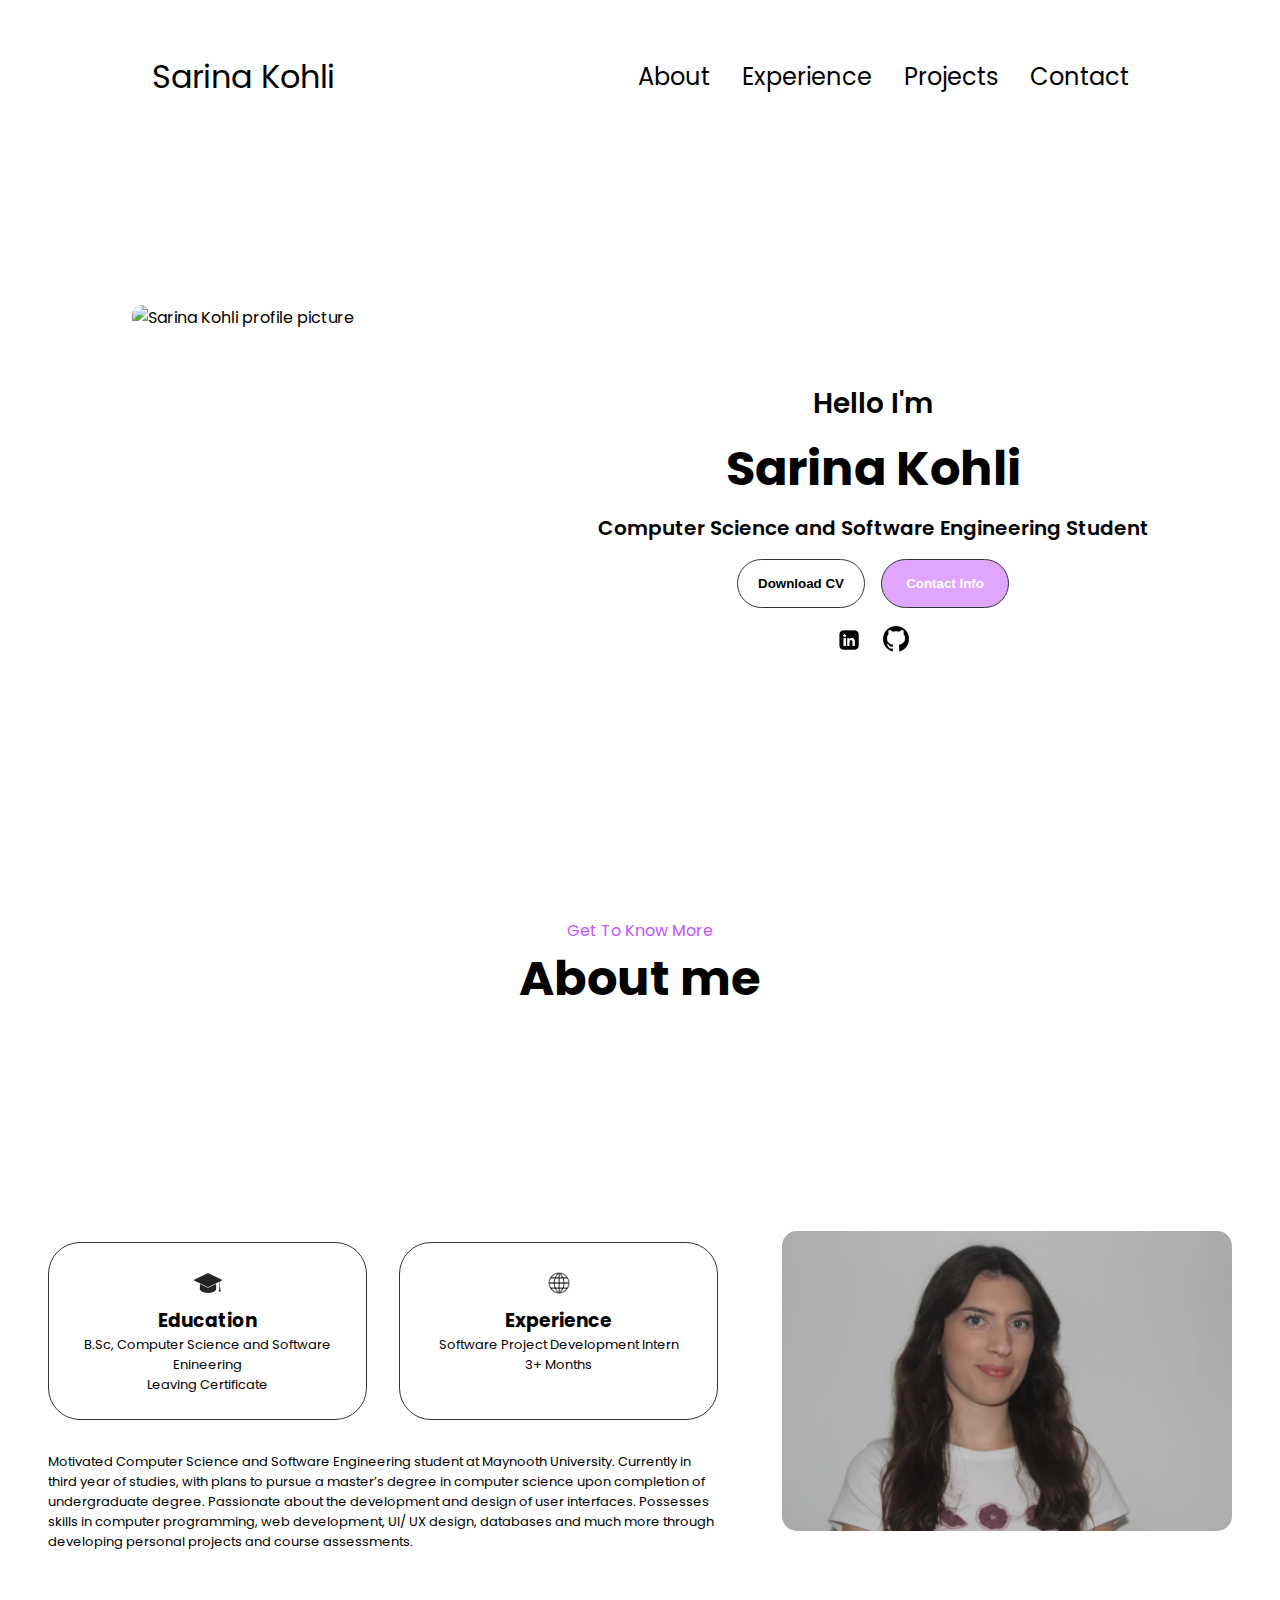
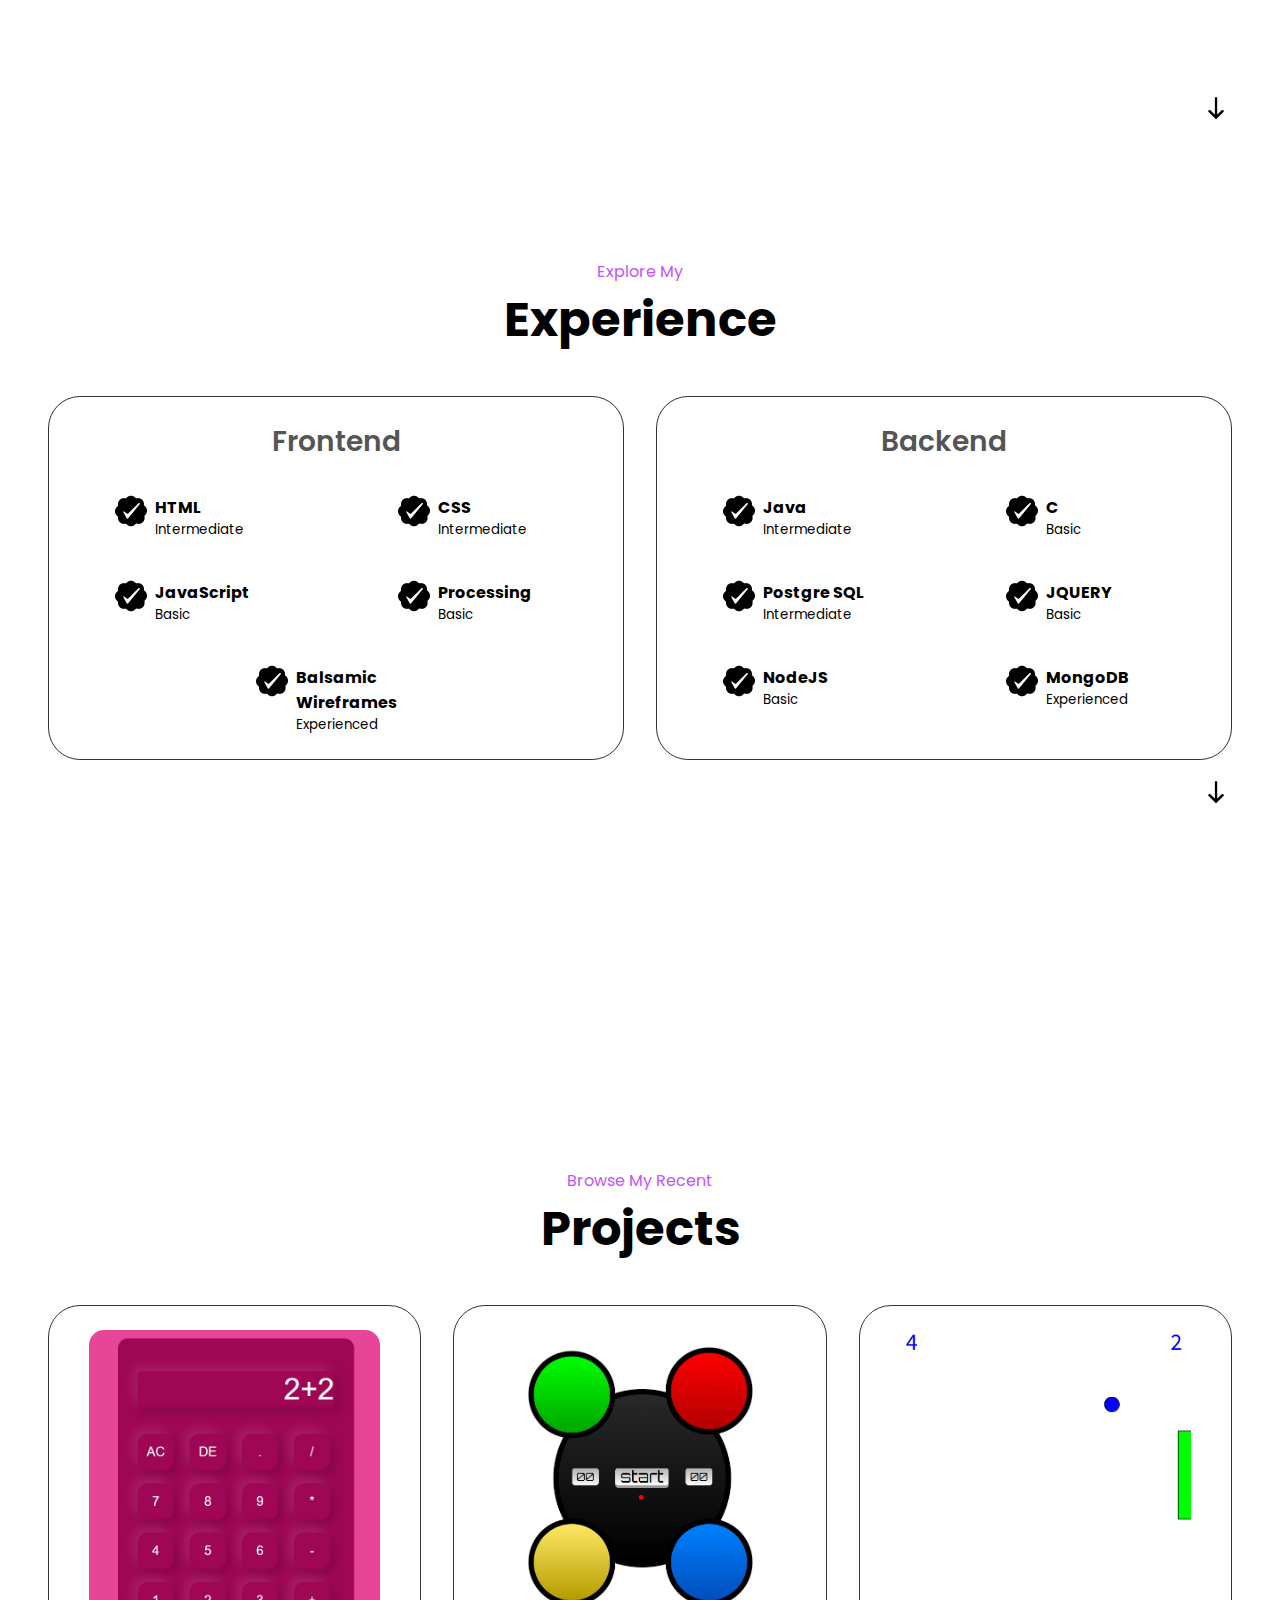
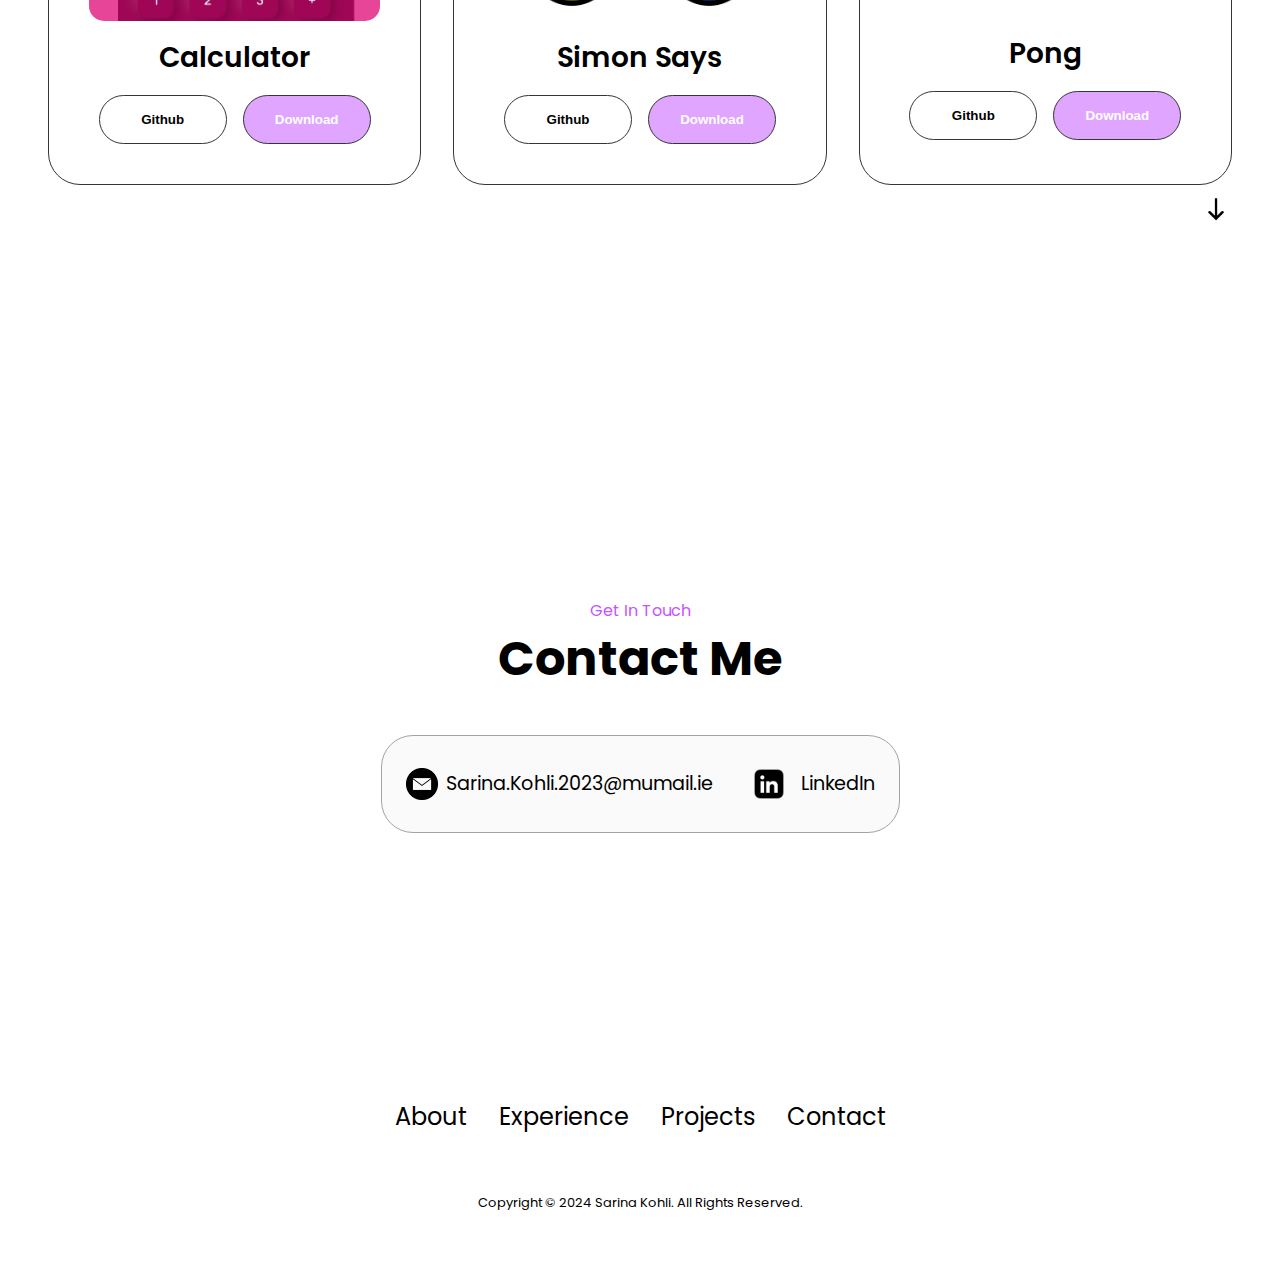
==== commit f1219eb7: "new changes" ====
--- a/htmlPortfolio.html
+++ b/htmlPortfolio.html
@@ -36,7 +36,7 @@
         </div>
     </nav>
     <section id = "profile">
-        <div class = "section">
+        <div class = "section-pic__container">
             <img src="./assets/IMG_3383_trans.png" alt="Sarina Kohli profile picture" class="ppic">
         </div>
         <div class = "section-text">
@@ -205,7 +205,7 @@
                             Github
                         </button>
                         <button class="btn btn-color-1 project-btn" onclick = "window.open('./assets/FrontendCalculator.zip')">
-                            Live Demo
+                            Download
                         </button>
                     </div>
                 </div>
@@ -219,7 +219,7 @@
                             Github
                         </button>
                         <button class="btn btn-color-1 project-btn" onclick = "window.open('./assets/assignment-02-22537403.zip')">
-                            Live Demo
+                            Download
                         </button>
                     </div>
                 </div>
@@ -232,8 +232,8 @@
                         <button class="btn btn-color-2 project-btn" onclick="location.href='https://github.com/sarinakohli'">
                             Github
                         </button>
-                        <button class="btn btn-color-1 project-btn" onclick = "window.open('./assets/Lab04.pde')">
-                            Live Demo
+                        <button class="btn btn-color-1 project-btn" onclick = "window.open('./assets/PongProject3.zip')">
+                            Download
                         </button>
                     </div>
                 </div>
--- a/cssPorfolio.css
+++ b/cssPorfolio.css
@@ -209,9 +209,10 @@
     height: 450px; 
     width: 450px; 
     border-radius: 10px;
-}
-
-.section
+    margin-top: -4rem;
+}
+
+.section-pic__container
 {
     display: flex;
     height: 450px;
--- a/mediaqueiries.css
+++ b/mediaqueiries.css
@@ -4,11 +4,12 @@
    {
     height: 83vh;
     margin-bottom: 6rem;
-    width: fit-content;
    }
+
    .about-containers
    {
     flex-wrap: wrap;
+    flex-direction: column;
    }
 }
 
@@ -23,9 +24,10 @@
         display: flex;
     }
 
-    #experience, .experience-details-container
+    #experience
     {
-        margin-top: 2rem;
+        margin-top: 4rem;
+
     }
     #profile, .section-container
     {
@@ -37,7 +39,7 @@
         display: none;
     }
 
-    section, .section-container, .section
+    section, .section-container
     {
         height:fit-content;
     }
@@ -46,7 +48,7 @@
         margin: 0 5%;
     }
 
-    .section-pic__container
+    .section-pic__container, .ppic, .about-pic
     {
         width: 275px;
         height: 275px;
@@ -58,16 +60,18 @@
         margin-top: 0;
     }
 
+    .section-text 
+    {
+        margin-top: 7rem;
+
+    }
+
     .about-pic
     {
-        width: 275px;
-        height: 175px;
+        width: 300px;
+        height: 200px;
+        margin: 0 auto 2rem;
         justify-content: center;
-    }
-    .text-container
-    {
-        text-align: center;
-        margin-bottom: 5rem;
     }
 }
 
@@ -77,7 +81,14 @@
     {
         height: 40vh;
         width: fit-content;
+        justify-content: center;
     }
+
+    #projects
+    {
+        margin-bottom: -rem;
+    }
+
     #profile
     {
         height: 83vh;
@@ -91,17 +102,25 @@
     {
         height: fit-content;
         margin-bottom: 2rem;
+        display: flex;
+        justify-content: center;
     }
+
     .about-containers, .contact-info-upper-container, .btn-container
     {
         flex-wrap: wrap;
+    }
+
+    .contact-info-upper-container
+    {
+        margin-top: 5.5rem;
     }
 
     .contact-info-container
     {
         margin: 0;
     }
-
+  
     .contact-info-container p, .nav-links li a 
     {
         font-size: 1rem;
@@ -121,7 +140,6 @@
     .nav-links{
         flex-direction: column;
         gap: 0.5rem;
-        justify-content: center;
         text-align: center;
     }
 
@@ -132,15 +150,29 @@
         justify-content: center;
     }
 
-    .article-container
+    .section-text__p2
     {
-        flex-direction: column;
-        justify-content: center;
-        text-align: center;
+        font-size: 1.25rem;
     }
 
-    .project1
+    .title 
     {
-        justify-content: center;
+        font-size: 2rem;
+    }
+
+    .text-container
+    {
+        text-align: justify;
+        margin-bottom: 1rem;
+    }
+
+    .section-text p
+    {
+        font-size: 1rem;
+    }
+
+    .section-text h1
+    {
+        font-size: 2rem;
     }
 }
